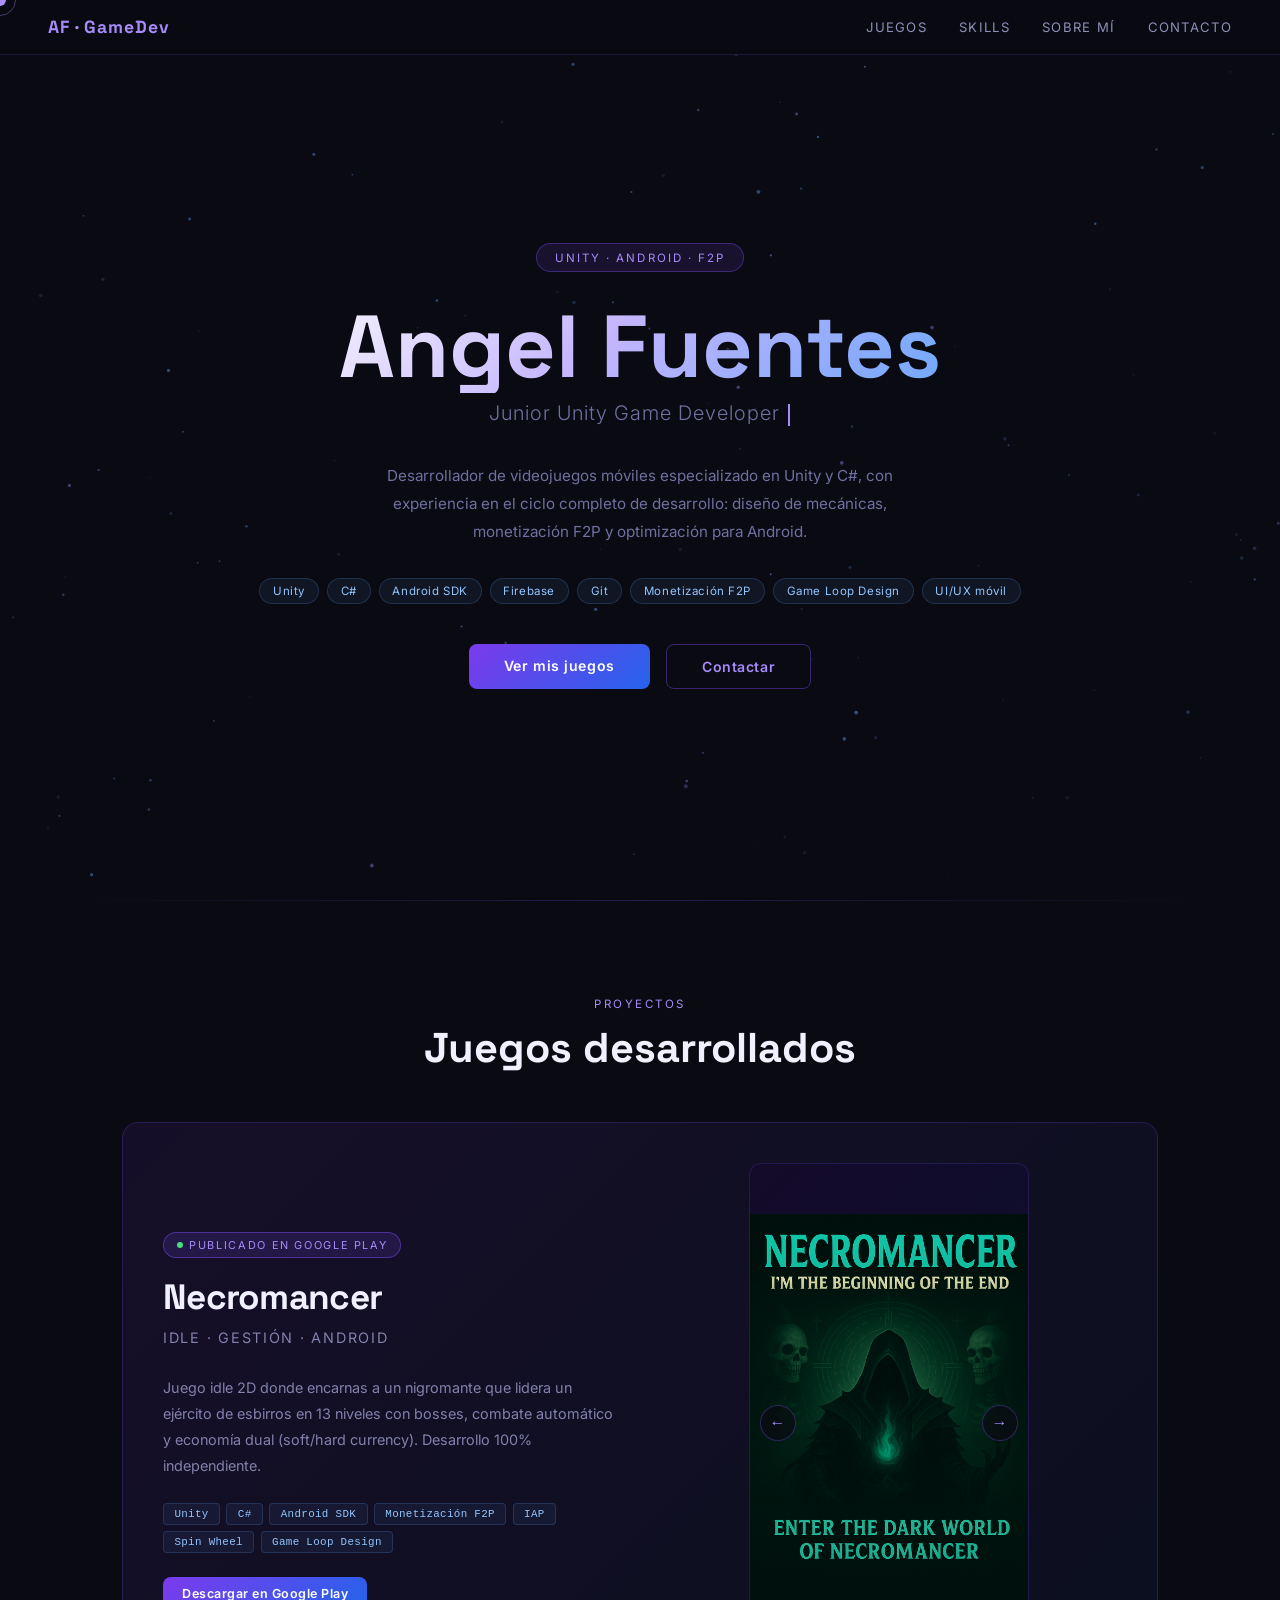
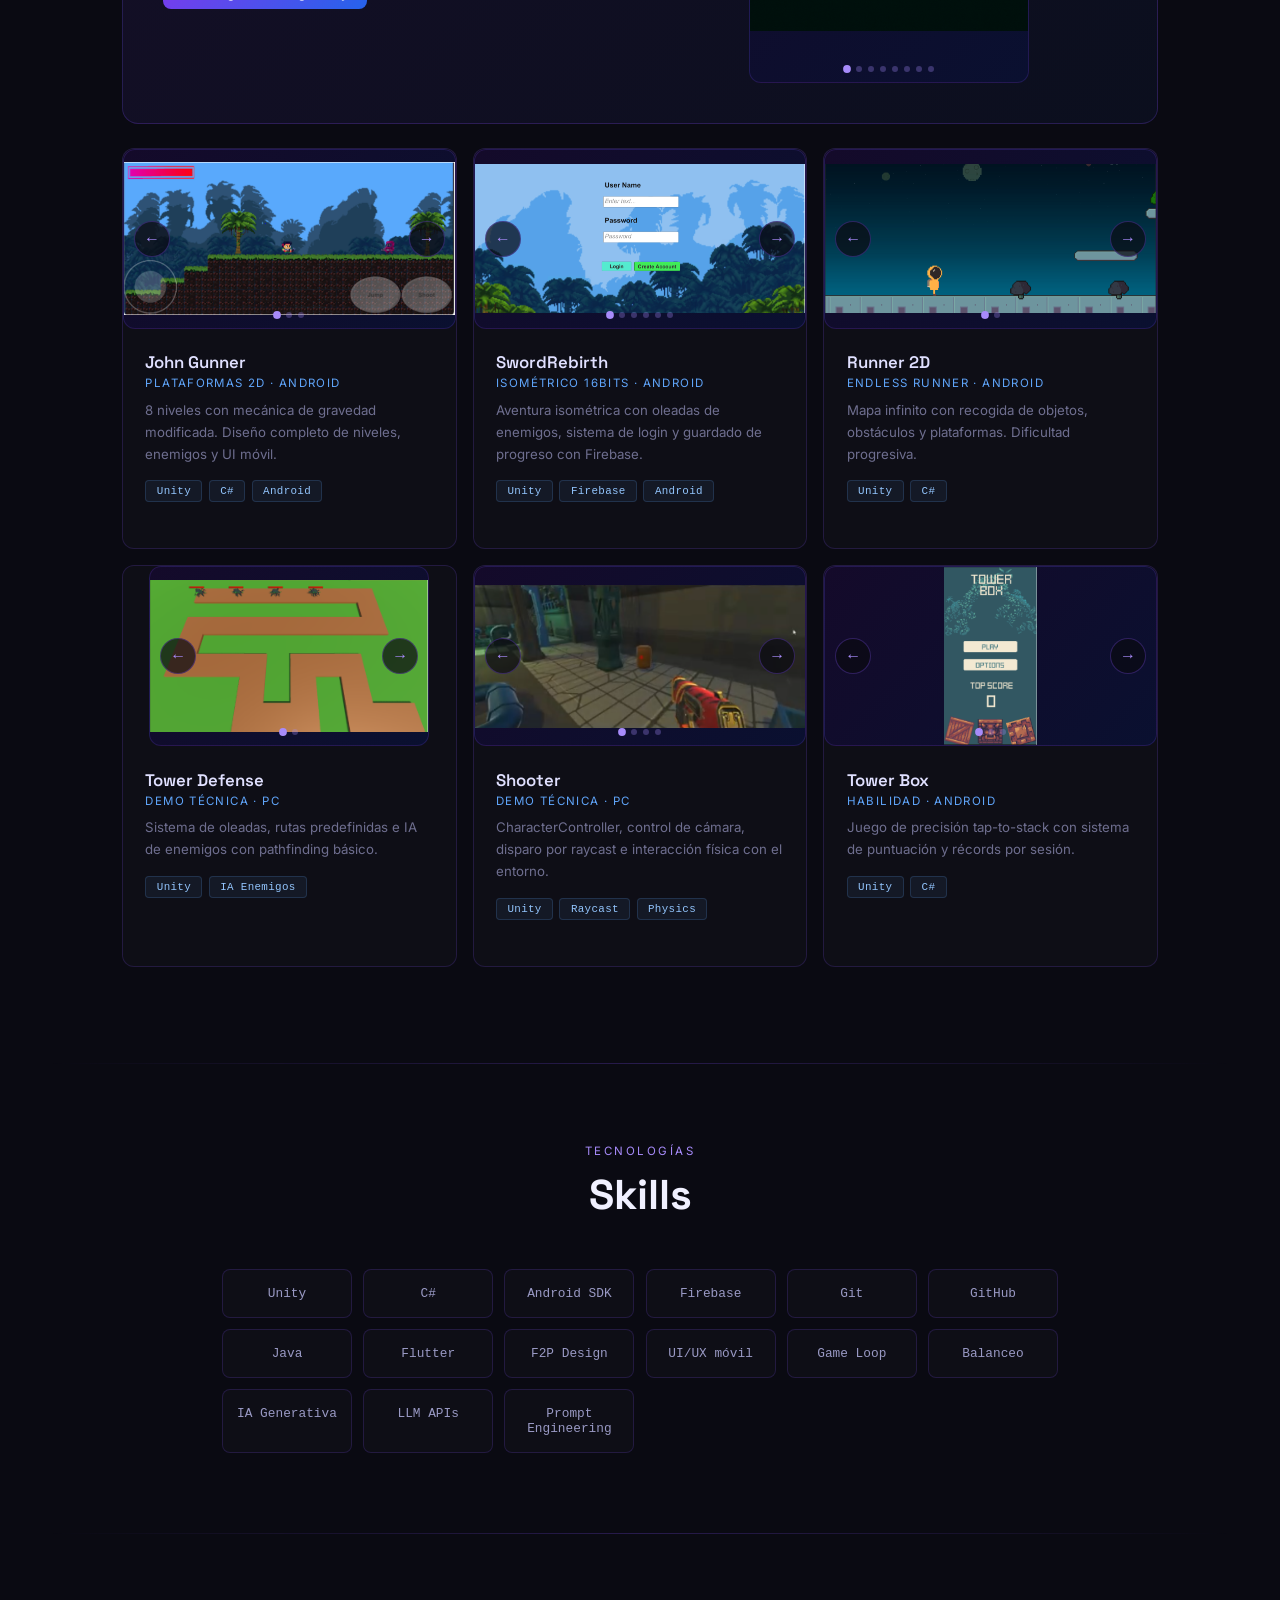
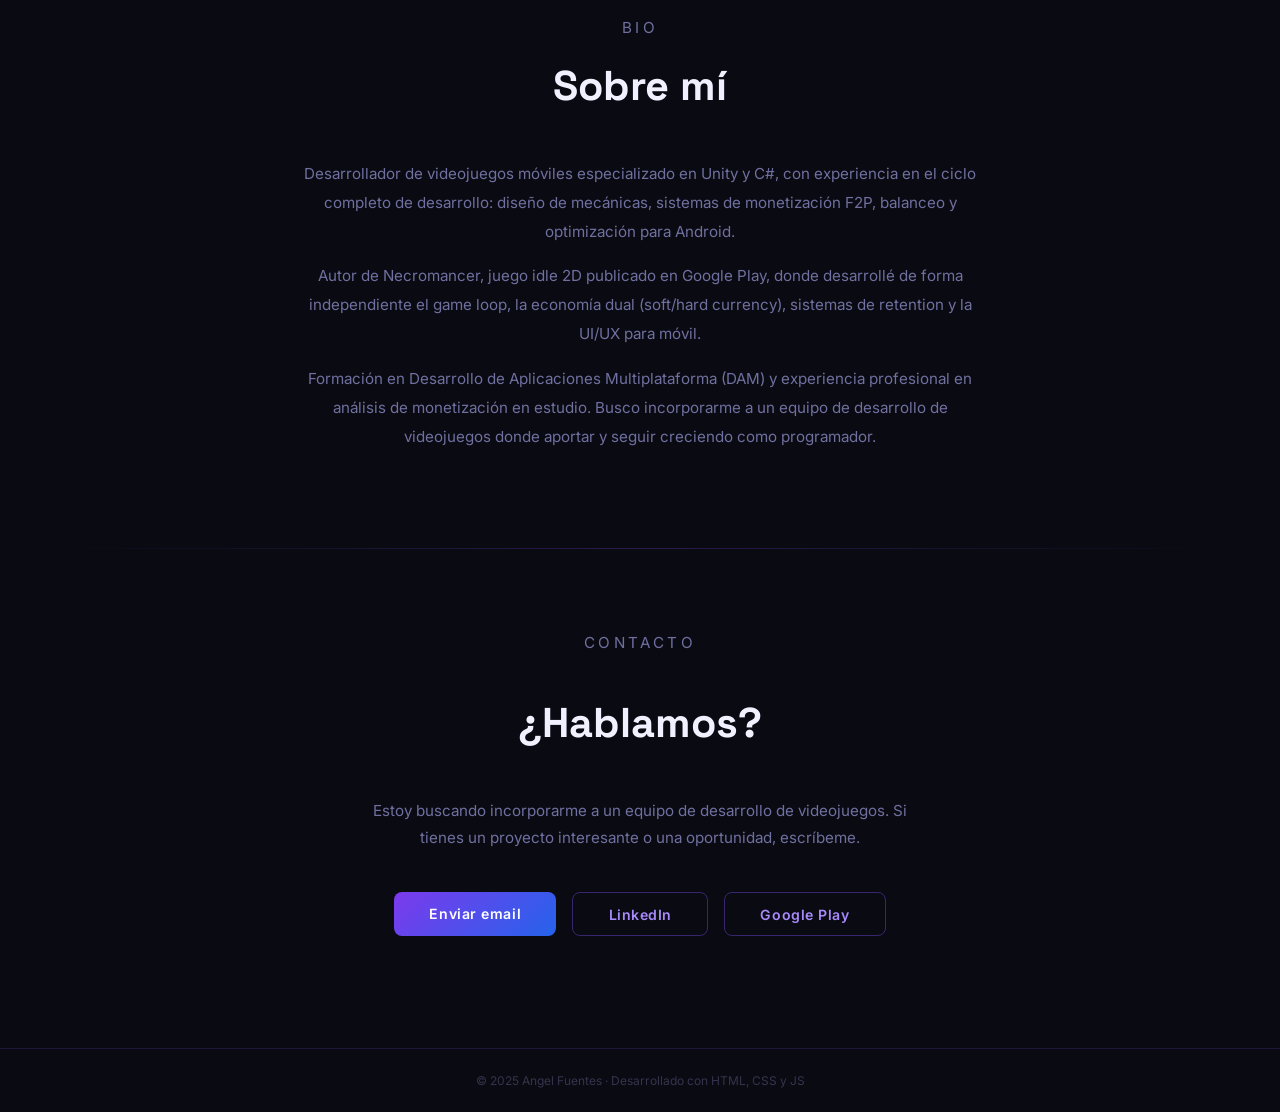
==== index.html @ 0ca4a02c "Moviendo Carpetas" ====
<!DOCTYPE html>
<html lang="es">
<head>
  <meta charset="UTF-8" />
  <meta name="viewport" content="width=device-width, initial-scale=1.0" />
  <title>Angel Fuentes — Unity Game Developer</title>
  <link rel="stylesheet" href="css/style.css" />
</head>
<body>

  <!-- CANVAS PARTÍCULAS -->
  <canvas id="particles"></canvas>

  <!-- CURSOR PERSONALIZADO -->
  <div id="cursor"></div>
  <div id="cursor-trail"></div>

  <!-- ==================
       NAVEGACIÓN
  =================== -->
  <nav id="navbar">
    <a href="#inicio" class="nav-logo">AF · GameDev</a>
    <div class="nav-links">
      <a href="#juegos">Juegos</a>
      <a href="#skills">Skills</a>
      <a href="#sobre-mi">Sobre mí</a>
      <a href="#contacto">Contacto</a>
    </div>
  </nav>

  <!-- ==================
       HERO
  =================== -->
  <section class="hero" id="inicio">
    <div class="hero-inner">
      <div class="hero-badge">Unity · Android · F2P</div>
      <h1>Angel Fuentes</h1>
      <p class="hero-subtitle">
        <span id="typewriter"></span>
        <span class="typewriter-cursor"></span>
      </p>
      <p class="hero-desc">
        Desarrollador de videojuegos móviles especializado en Unity y C#, con experiencia
        en el ciclo completo de desarrollo: diseño de mecánicas, monetización F2P
        y optimización para Android.
      </p>
      <div class="hero-tags">
        <span class="tag">Unity</span>
        <span class="tag">C#</span>
        <span class="tag">Android SDK</span>
        <span class="tag">Firebase</span>
        <span class="tag">Git</span>
        <span class="tag">Monetización F2P</span>
        <span class="tag">Game Loop Design</span>
        <span class="tag">UI/UX móvil</span>
      </div>
      <div class="hero-cta">
        <a href="#juegos" class="btn-primary">Ver mis juegos</a>
        <a href="#contacto" class="btn-outline">Contactar</a>
      </div>
    </div>
  </section>

  <div class="divider"></div>

  <!-- ==================
       JUEGOS
  =================== -->
  <section class="games-section" id="juegos">
    <p class="section-label reveal">Proyectos</p>
    <h2 class="section-title reveal reveal-delay-1">Juegos desarrollados</h2>

    <!-- NECROMANCER (destacado) -->
    <div class="featured-game reveal reveal-delay-2">
      <div>
        <div class="featured-badge">Publicado en Google Play</div>
        <h3>Necromancer</h3>
        <p class="game-genre">Idle · Gestión · Android</p>
        <p>
          Juego idle 2D donde encarnas a un nigromante que lidera un ejército de esbirros
          en 13 niveles con bosses, combate automático y economía dual (soft/hard currency).
          Desarrollo 100% independiente.
        </p>
        <div class="game-tech">
          <span class="tech-tag">Unity</span>
          <span class="tech-tag">C#</span>
          <span class="tech-tag">Android SDK</span>
          <span class="tech-tag">Monetización F2P</span>
          <span class="tech-tag">IAP</span>
          <span class="tech-tag">Spin Wheel</span>
          <span class="tech-tag">Game Loop Design</span>
        </div>
        <a
          href="https://play.google.com/store/apps/details?id=com.IngeniusPlay.Necromancer"
          class="btn-primary btn-sm"
          target="_blank"
        >Descargar en Google Play</a>
      </div>

      <!-- CARRUSEL NECROMANCER -->
      <div class="carousel carousel-portrait" id="carousel-necromancer">
        <div class="carousel-track"></div>
        <button class="carousel-btn prev">&#8592;</button>
        <button class="carousel-btn next">&#8594;</button>
        <div class="carousel-dots"></div>
      </div>
    </div>

    <!-- GRID DE PROYECTOS -->
    <div class="games-grid">

      <!-- JOHN GUNNER -->
      <div class="game-card reveal reveal-delay-1">
        <div class="carousel card-carousel" id="carousel-johngünner">
          <div class="carousel-track"></div>
          <button class="carousel-btn prev">&#8592;</button>
          <button class="carousel-btn next">&#8594;</button>
          <div class="carousel-dots"></div>
        </div>
        <div class="card-body">
          <h4>John Gunner</h4>
          <p class="game-genre" style="font-size:0.72rem; margin-bottom:0;">Plataformas 2D · Android</p>
          <p class="card-desc">8 niveles con mecánica de gravedad modificada. Diseño completo de niveles, enemigos y UI móvil.</p>
          <div class="game-tech">
            <span class="tech-tag">Unity</span>
            <span class="tech-tag">C#</span>
            <span class="tech-tag">Android</span>
          </div>
        </div>
      </div>

      <!-- SWORD REBIRTH -->
      <div class="game-card reveal reveal-delay-2">
        <div class="carousel card-carousel" id="carousel-swordrebirth">
          <div class="carousel-track"></div>
          <button class="carousel-btn prev">&#8592;</button>
          <button class="carousel-btn next">&#8594;</button>
          <div class="carousel-dots"></div>
        </div>
        <div class="card-body">
          <h4>SwordRebirth</h4>
          <p class="game-genre" style="font-size:0.72rem; margin-bottom:0;">Isométrico 16bits · Android</p>
          <p class="card-desc">Aventura isométrica con oleadas de enemigos, sistema de login y guardado de progreso con Firebase.</p>
          <div class="game-tech">
            <span class="tech-tag">Unity</span>
            <span class="tech-tag">Firebase</span>
            <span class="tech-tag">Android</span>
          </div>
        </div>
      </div>

      <!-- RUNNER 2D -->
      <div class="game-card reveal reveal-delay-3">
        <div class="carousel card-carousel" id="carousel-runner">
          <div class="carousel-track"></div>
          <button class="carousel-btn prev">&#8592;</button>
          <button class="carousel-btn next">&#8594;</button>
          <div class="carousel-dots"></div>
        </div>
        <div class="card-body">
          <h4>Runner 2D</h4>
          <p class="game-genre" style="font-size:0.72rem; margin-bottom:0;">Endless Runner · Android</p>
          <p class="card-desc">Mapa infinito con recogida de objetos, obstáculos y plataformas. Dificultad progresiva.</p>
          <div class="game-tech">
            <span class="tech-tag">Unity</span>
            <span class="tech-tag">C#</span>
          </div>
        </div>
      </div>

      <!-- TOWER DEFENSE -->
      <div class="game-card reveal reveal-delay-1">
        <div class="carousel card-carousel carousel-portrait" id="carousel-towerdefense">
          <div class="carousel-track"></div>
          <button class="carousel-btn prev">&#8592;</button>
          <button class="carousel-btn next">&#8594;</button>
          <div class="carousel-dots"></div>
        </div>
        <div class="card-body">
          <h4>Tower Defense</h4>
          <p class="game-genre" style="font-size:0.72rem; margin-bottom:0;">Demo técnica · PC</p>
          <p class="card-desc">Sistema de oleadas, rutas predefinidas e IA de enemigos con pathfinding básico.</p>
          <div class="game-tech">
            <span class="tech-tag">Unity</span>
            <span class="tech-tag">IA Enemigos</span>
          </div>
        </div>
      </div>

      <!-- SHOOTER -->
      <div class="game-card reveal reveal-delay-2">
        <div class="carousel card-carousel" id="carousel-shooter">
          <div class="carousel-track"></div>
          <button class="carousel-btn prev">&#8592;</button>
          <button class="carousel-btn next">&#8594;</button>
          <div class="carousel-dots"></div>
        </div>
        <div class="card-body">
          <h4>Shooter</h4>
          <p class="game-genre" style="font-size:0.72rem; margin-bottom:0;">Demo técnica · PC</p>
          <p class="card-desc">CharacterController, control de cámara, disparo por raycast e interacción física con el entorno.</p>
          <div class="game-tech">
            <span class="tech-tag">Unity</span>
            <span class="tech-tag">Raycast</span>
            <span class="tech-tag">Physics</span>
          </div>
        </div>
      </div>

      <!-- TOWER BOX -->
      <div class="game-card reveal reveal-delay-3">
        <div class="carousel card-carousel" id="carousel-towerbox">
          <div class="carousel-track"></div>
          <button class="carousel-btn prev">&#8592;</button>
          <button class="carousel-btn next">&#8594;</button>
          <div class="carousel-dots"></div>
        </div>
        <div class="card-body">
          <h4>Tower Box</h4>
          <p class="game-genre" style="font-size:0.72rem; margin-bottom:0;">Habilidad · Android</p>
          <p class="card-desc">Juego de precisión tap-to-stack con sistema de puntuación y récords por sesión.</p>
          <div class="game-tech">
            <span class="tech-tag">Unity</span>
            <span class="tech-tag">C#</span>
          </div>
        </div>
      </div>

    </div>
  </section>

  <div class="divider"></div>

  <!-- ==================
       SKILLS
  =================== -->
  <section class="skills-section" id="skills">
    <p class="section-label reveal">Tecnologías</p>
    <h2 class="section-title reveal reveal-delay-1">Skills</h2>
    <div class="skills-grid">
      <div class="skill-item reveal reveal-delay-1">Unity</div>
      <div class="skill-item reveal reveal-delay-1">C#</div>
      <div class="skill-item reveal reveal-delay-2">Android SDK</div>
      <div class="skill-item reveal reveal-delay-2">Firebase</div>
      <div class="skill-item reveal reveal-delay-2">Git</div>
      <div class="skill-item reveal reveal-delay-3">GitHub</div>
      <div class="skill-item reveal reveal-delay-3">Java</div>
      <div class="skill-item reveal reveal-delay-3">Flutter</div>
      <div class="skill-item reveal reveal-delay-1">F2P Design</div>
      <div class="skill-item reveal reveal-delay-2">UI/UX móvil</div>
      <div class="skill-item reveal reveal-delay-3">Game Loop</div>
      <div class="skill-item reveal reveal-delay-3">Balanceo</div>
      <div class="skill-item reveal reveal-delay-1">IA Generativa</div>
      <div class="skill-item reveal reveal-delay-2">LLM APIs</div>
      <div class="skill-item reveal reveal-delay-3">Prompt Engineering</div>
    </div>
  </section>

  <div class="divider"></div>

  <!-- ==================
       SOBRE MÍ
  =================== -->
  <section class="about-section" id="sobre-mi">
    <p class="section-label reveal">Bio</p>
    <h2 class="section-title reveal reveal-delay-1">Sobre mí</h2>

    <!-- Cambia src por tu foto: img/foto.jpg -->
    <img
      src="img/foto.jpg"
      alt="Angel Fuentes"
      class="about-photo reveal reveal-delay-2"
      onerror="this.style.display='none'"
    />

    <p class="reveal reveal-delay-2">
      Desarrollador de videojuegos móviles especializado en Unity y C#, con experiencia
      en el ciclo completo de desarrollo: diseño de mecánicas, sistemas de monetización F2P,
      balanceo y optimización para Android.
    </p>
    <p class="reveal reveal-delay-3">
      Autor de Necromancer, juego idle 2D publicado en Google Play, donde desarrollé
      de forma independiente el game loop, la economía dual (soft/hard currency),
      sistemas de retention y la UI/UX para móvil.
    </p>
    <p class="reveal reveal-delay-4">
      Formación en Desarrollo de Aplicaciones Multiplataforma (DAM) y experiencia
      profesional en análisis de monetización en estudio. Busco incorporarme a un equipo
      de desarrollo de videojuegos donde aportar y seguir creciendo como programador.
    </p>
  </section>

  <div class="divider"></div>

  <!-- ==================
       CONTACTO
  =================== -->
  <section class="contact-section" id="contacto">
    <p class="section-label reveal">Contacto</p>
    <h2 class="section-title reveal reveal-delay-1">¿Hablamos?</h2>
    <p class="reveal reveal-delay-2">
      Estoy buscando incorporarme a un equipo de desarrollo de videojuegos.
      Si tienes un proyecto interesante o una oportunidad, escríbeme.
    </p>
    <div class="contact-links reveal reveal-delay-3">
      <a href="mailto:Angeljavier46@gmail.com" class="btn-primary">Enviar email</a>
      <a href="https://www.linkedin.com/in/angel-fuentes-1aa545313/" class="btn-outline" target="_blank">LinkedIn</a>
      <a href="https://play.google.com/store/apps/details?id=com.IngeniusPlay.Necromancer" class="btn-outline" target="_blank">Google Play</a>
    </div>
  </section>

  <footer>
    <p>© 2025 Angel Fuentes · Desarrollado con HTML, CSS y JS</p>
  </footer>

  <!-- JS AL FINAL -->
  <script src="js/main.js"></script>

</body>
</html>
---- css/style.css ----
@import url('https://fonts.googleapis.com/css2?family=Inter:wght@300;400;600;700;900&family=Space+Grotesk:wght@400;600;700&display=swap');

/* =====================
   VARIABLES
===================== */
:root {
  --purple:        #7c3aed;
  --purple-light:  #a78bfa;
  --blue:          #2563eb;
  --blue-light:    #60a5fa;
  --bg:            #0a0a12;
  --bg2:           #0f0f1a;
  --text:          #e0e0ff;
  --text-muted:    rgba(180, 180, 255, 0.6);
  --border:        rgba(130, 80, 255, 0.18);
  --radius-sm:     8px;
  --radius-md:     12px;
  --radius-lg:     16px;
}

/* =====================
   RESET & BASE
===================== */
* {
  margin: 0;
  padding: 0;
  box-sizing: border-box;
}

html {
  scroll-behavior: smooth;
}

body {
  background: var(--bg);
  color: var(--text);
  font-family: 'Inter', sans-serif;
  overflow-x: hidden;
  cursor: none;
}

a {
  cursor: none;
  text-decoration: none;
}

button {
  cursor: none;
}

/* =====================
   CURSOR
===================== */
#cursor {
  width: 12px;
  height: 12px;
  background: var(--purple-light);
  border-radius: 50%;
  position: fixed;
  pointer-events: none;
  z-index: 9999;
  transform: translate(-50%, -50%);
  transition: transform 0.1s, opacity 0.2s;
  mix-blend-mode: screen;
}

#cursor-trail {
  width: 32px;
  height: 32px;
  border: 1px solid rgba(167, 139, 250, 0.4);
  border-radius: 50%;
  position: fixed;
  pointer-events: none;
  z-index: 9998;
  transform: translate(-50%, -50%);
  transition: left 0.12s ease, top 0.12s ease;
}

/* =====================
   PARTICLES CANVAS
===================== */
#particles {
  position: fixed;
  top: 0;
  left: 0;
  width: 100%;
  height: 100%;
  z-index: 0;
  pointer-events: none;
}

/* =====================
   NAV
===================== */
nav {
  position: fixed;
  top: 0;
  left: 0;
  right: 0;
  z-index: 100;
  display: flex;
  justify-content: space-between;
  align-items: center;
  padding: 1rem 3rem;
  background: rgba(10, 10, 18, 0.85);
  backdrop-filter: blur(12px);
  border-bottom: 1px solid var(--border);
  transition: padding 0.3s;
}

nav.scrolled {
  padding: 0.6rem 3rem;
}

.nav-logo {
  font-family: 'Space Grotesk', sans-serif;
  font-size: 1.1rem;
  font-weight: 700;
  color: var(--purple-light);
  letter-spacing: 0.05em;
}

.nav-links {
  display: flex;
  gap: 2rem;
}

.nav-links a {
  color: rgba(200, 200, 255, 0.7);
  font-size: 0.82rem;
  letter-spacing: 0.1em;
  text-transform: uppercase;
  transition: color 0.2s;
  position: relative;
}

.nav-links a::after {
  content: '';
  position: absolute;
  bottom: -4px;
  left: 0;
  width: 0;
  height: 1px;
  background: var(--purple-light);
  transition: width 0.3s;
}

.nav-links a:hover {
  color: var(--purple-light);
}

.nav-links a:hover::after {
  width: 100%;
}

/* =====================
   SECTIONS BASE
===================== */
section {
  position: relative;
  z-index: 1;
}

.divider {
  height: 1px;
  background: linear-gradient(90deg, transparent, rgba(130, 80, 255, 0.25), transparent);
  margin: 0 3rem;
  position: relative;
  z-index: 1;
}

.section-label {
  text-align: center;
  font-size: 0.72rem;
  letter-spacing: 0.22em;
  text-transform: uppercase;
  color: var(--purple-light);
  margin-bottom: 0.6rem;
}

.section-title {
  text-align: center;
  font-family: 'Space Grotesk', sans-serif;
  font-size: clamp(1.8rem, 4vw, 2.6rem);
  font-weight: 700;
  color: #f0f0ff;
  margin-bottom: 3rem;
}

/* =====================
   SCROLL REVEAL
===================== */
.reveal {
  opacity: 0;
  transform: translateY(30px);
  transition: opacity 0.7s ease, transform 0.7s ease;
}

.reveal.visible {
  opacity: 1;
  transform: translateY(0);
}

.reveal-delay-1 { transition-delay: 0.1s; }
.reveal-delay-2 { transition-delay: 0.2s; }
.reveal-delay-3 { transition-delay: 0.3s; }
.reveal-delay-4 { transition-delay: 0.4s; }

/* =====================
   BUTTONS
===================== */
.btn-primary {
  background: linear-gradient(135deg, var(--purple), var(--blue));
  color: #fff;
  border: none;
  padding: 0.8rem 2.2rem;
  border-radius: var(--radius-sm);
  font-size: 0.88rem;
  font-weight: 600;
  letter-spacing: 0.04em;
  transition: opacity 0.2s, transform 0.15s, box-shadow 0.2s;
  display: inline-block;
  position: relative;
  overflow: hidden;
}

.btn-primary::before {
  content: '';
  position: absolute;
  top: 0;
  left: -100%;
  width: 100%;
  height: 100%;
  background: linear-gradient(90deg, transparent, rgba(255, 255, 255, 0.15), transparent);
  transition: left 0.4s;
}

.btn-primary:hover::before { left: 100%; }
.btn-primary:hover {
  opacity: 0.9;
  transform: translateY(-2px);
  box-shadow: 0 8px 25px rgba(124, 58, 237, 0.35);
}

.btn-outline {
  background: transparent;
  color: var(--purple-light);
  border: 1px solid rgba(130, 80, 255, 0.4);
  padding: 0.8rem 2.2rem;
  border-radius: var(--radius-sm);
  font-size: 0.88rem;
  font-weight: 600;
  letter-spacing: 0.04em;
  transition: background 0.2s, transform 0.15s, border-color 0.2s;
  display: inline-block;
}

.btn-outline:hover {
  background: rgba(130, 80, 255, 0.1);
  border-color: rgba(130, 80, 255, 0.6);
  transform: translateY(-2px);
}

.btn-sm {
  padding: 0.55rem 1.2rem;
  font-size: 0.78rem;
}

/* =====================
   HERO
===================== */
.hero {
  min-height: 100vh;
  display: flex;
  align-items: center;
  justify-content: center;
  text-align: center;
  padding: 6rem 2rem 4rem;
}

.hero-inner {
  max-width: 800px;
}

.hero-badge {
  display: inline-block;
  background: rgba(130, 80, 255, 0.12);
  border: 1px solid rgba(130, 80, 255, 0.35);
  color: var(--purple-light);
  font-size: 0.72rem;
  letter-spacing: 0.18em;
  text-transform: uppercase;
  padding: 0.4rem 1.1rem;
  border-radius: 999px;
  margin-bottom: 1.8rem;
  animation: fadeInDown 0.8s ease both;
}

.hero h1 {
  font-family: 'Space Grotesk', sans-serif;
  font-size: clamp(2.8rem, 7vw, 5.5rem);
  font-weight: 700;
  line-height: 1.05;
  margin-bottom: 0.5rem;
  background: linear-gradient(135deg, #ffffff 0%, #c4b5fd 45%, #60a5fa 100%);
  -webkit-background-clip: text;
  -webkit-text-fill-color: transparent;
  background-clip: text;
  animation: fadeInUp 0.9s ease 0.2s both;
}

.hero-subtitle {
  font-size: clamp(1rem, 2.5vw, 1.25rem);
  color: var(--text-muted);
  margin-bottom: 1.8rem;
  font-weight: 300;
  letter-spacing: 0.05em;
  animation: fadeInUp 0.9s ease 0.35s both;
  min-height: 2rem;
}

.typewriter-cursor {
  display: inline-block;
  width: 2px;
  height: 1.1em;
  background: var(--purple-light);
  margin-left: 2px;
  vertical-align: middle;
  animation: blink 0.8s step-end infinite;
}

.hero-desc {
  font-size: 0.95rem;
  color: var(--text-muted);
  line-height: 1.85;
  max-width: 580px;
  margin: 0 auto 2rem;
  animation: fadeInUp 0.9s ease 0.5s both;
}

.hero-tags {
  display: flex;
  flex-wrap: wrap;
  gap: 0.5rem;
  justify-content: center;
  margin-bottom: 2.5rem;
  animation: fadeInUp 0.9s ease 0.65s both;
}

.tag {
  background: rgba(96, 165, 250, 0.08);
  border: 1px solid rgba(96, 165, 250, 0.2);
  color: #93c5fd;
  font-size: 0.72rem;
  padding: 0.3rem 0.8rem;
  border-radius: 999px;
  letter-spacing: 0.05em;
  transition: background 0.2s, border-color 0.2s;
}

.tag:hover {
  background: rgba(96, 165, 250, 0.15);
  border-color: rgba(96, 165, 250, 0.4);
}

.hero-cta {
  display: flex;
  gap: 1rem;
  justify-content: center;
  flex-wrap: wrap;
  animation: fadeInUp 0.9s ease 0.8s both;
}

/* =====================
   GAMES SECTION
===================== */
.games-section {
  padding: 6rem 2rem;
  max-width: 1100px;
  margin: 0 auto;
}

/* FEATURED GAME */
.featured-game {
  background: linear-gradient(135deg, rgba(124, 58, 237, 0.1), rgba(37, 99, 235, 0.06));
  border: 1px solid rgba(130, 80, 255, 0.22);
  border-radius: var(--radius-lg);
  padding: 2.5rem;
  margin-bottom: 1.5rem;
  display: grid;
  grid-template-columns: 1fr 1fr;
  gap: 2.5rem;
  align-items: center;
  transition: border-color 0.3s, box-shadow 0.3s;
}

.featured-game:hover {
  border-color: rgba(130, 80, 255, 0.4);
  box-shadow: 0 0 40px rgba(124, 58, 237, 0.1);
}

.featured-badge {
  display: inline-flex;
  align-items: center;
  gap: 0.4rem;
  background: rgba(130, 80, 255, 0.15);
  border: 1px solid rgba(130, 80, 255, 0.45);
  color: var(--purple-light);
  font-size: 0.68rem;
  letter-spacing: 0.15em;
  text-transform: uppercase;
  padding: 0.3rem 0.8rem;
  border-radius: 999px;
  margin-bottom: 1rem;
}

.featured-badge::before {
  content: '';
  width: 6px;
  height: 6px;
  background: #4ade80;
  border-radius: 50%;
  animation: pulse-dot 2s ease infinite;
}

.featured-game h3 {
  font-family: 'Space Grotesk', sans-serif;
  font-size: 2.2rem;
  font-weight: 700;
  color: #f0f0ff;
  margin-bottom: 0.4rem;
  letter-spacing: -0.02em;
}

.game-genre {
  font-size: 0.75rem;
  color: var(--blue-light);
  letter-spacing: 0.12em;
  text-transform: uppercase;
  margin-bottom: 1rem;
}

.featured-game p {
  color: rgba(200, 200, 255, 0.62);
  font-size: 0.9rem;
  line-height: 1.8;
  margin-bottom: 1.5rem;
}

.game-tech {
  display: flex;
  flex-wrap: wrap;
  gap: 0.4rem;
  margin-bottom: 1.5rem;
}

.tech-tag {
  background: rgba(96, 165, 250, 0.07);
  border: 1px solid rgba(96, 165, 250, 0.18);
  color: #93c5fd;
  font-size: 0.68rem;
  padding: 0.25rem 0.65rem;
  border-radius: 4px;
  font-family: 'Courier New', monospace;
  letter-spacing: 0.03em;
}

/* =====================
   CARRUSEL
===================== */
.carousel {
  position: relative;
  border-radius: var(--radius-md);
  overflow: hidden;
  background: linear-gradient(135deg, #140a2a, #0a1030);
  border: 1px solid rgba(130, 80, 255, 0.18);
  height: 260px;
  user-select: none;
}

/* Orientación portrait (juegos verticales como Necromancer, Tower Box) */
.carousel-portrait {
  height: 520px;
  max-width: 280px;
  margin: 0 auto;
  overflow: hidden;
}

/* Orientación landscape (juegos horizontales) */
.carousel-landscape {
  height: 220px;
  width: 100%;
}

.carousel-track {
  display: flex;
  height: 100%;
  transition: transform 0.45s cubic-bezier(0.4, 0, 0.2, 1);
}

.carousel-slide {
  min-width: 100%;
  height: 100%;
  display: flex;
  align-items: center;
  justify-content: center;
  position: relative;
  overflow: hidden;
}

.carousel-slide img {
  width: 100%;
  height: 100%;
  object-fit: contain;
}

/* Placeholder cuando no hay imagen */
.carousel-placeholder {
  font-size: 4.5rem;
  animation: float 4s ease-in-out infinite;
  position: relative;
  z-index: 1;
}

.carousel-glow {
  position: absolute;
  top: 50%;
  left: 50%;
  transform: translate(-50%, -50%);
  width: 160px;
  height: 160px;
  background: radial-gradient(circle, rgba(124, 58, 237, 0.2) 0%, transparent 70%);
  border-radius: 50%;
  animation: pulse-glow 3s ease-in-out infinite;
}

.carousel-btn {
  position: absolute;
  top: 50%;
  transform: translateY(-50%);
  background: rgba(10, 10, 18, 0.7);
  border: 1px solid rgba(130, 80, 255, 0.3);
  color: var(--purple-light);
  width: 36px;
  height: 36px;
  border-radius: 50%;
  display: flex;
  align-items: center;
  justify-content: center;
  font-size: 1rem;
  z-index: 10;
  transition: background 0.2s, border-color 0.2s;
  cursor: none;
}

.carousel-btn:hover {
  background: rgba(124, 58, 237, 0.3);
  border-color: rgba(130, 80, 255, 0.6);
}

.carousel-btn.prev { left: 10px; }
.carousel-btn.next { right: 10px; }

.carousel-dots {
  position: absolute;
  bottom: 10px;
  left: 50%;
  transform: translateX(-50%);
  display: flex;
  gap: 6px;
  z-index: 10;
}

.carousel-dot {
  width: 6px;
  height: 6px;
  border-radius: 50%;
  background: rgba(167, 139, 250, 0.3);
  transition: background 0.2s, transform 0.2s;
  cursor: none;
}

.carousel-dot.active {
  background: var(--purple-light);
  transform: scale(1.3);
}

/* =====================
   GAMES GRID
===================== */
.games-grid {
  display: grid;
  grid-template-columns: repeat(auto-fit, minmax(300px, 1fr));
  gap: 1rem;
}

.game-card {
  background: rgba(255, 255, 255, 0.018);
  border: 1px solid var(--border);
  border-radius: var(--radius-md);
  padding: 0;
  overflow: hidden;
  transition: border-color 0.25s, background 0.25s, transform 0.25s, box-shadow 0.25s;
  position: relative;
}

.game-card::before {
  content: '';
  position: absolute;
  top: 0;
  left: 0;
  right: 0;
  height: 2px;
  background: linear-gradient(90deg, var(--purple), var(--blue));
  transform: scaleX(0);
  transform-origin: left;
  transition: transform 0.3s;
  z-index: 2;
}

.game-card:hover {
  border-color: rgba(130, 80, 255, 0.3);
  background: rgba(130, 80, 255, 0.04);
  transform: translateY(-5px);
  box-shadow: 0 14px 35px rgba(124, 58, 237, 0.13);
}

.game-card:hover::before {
  transform: scaleX(1);
}

.card-carousel {
  height: 180px;
}

.card-body {
  padding: 1.4rem;
}

.game-card h4 {
  font-family: 'Space Grotesk', sans-serif;
  font-size: 1.05rem;
  font-weight: 600;
  color: #e0e0ff;
  margin-bottom: 0.2rem;
}

.card-desc {
  font-size: 0.83rem;
  color: rgba(200, 200, 255, 0.52);
  line-height: 1.65;
  margin: 0.6rem 0 0.9rem;
}

/* =====================
   SKILLS
===================== */
.skills-section {
  padding: 5rem 2rem;
  max-width: 900px;
  margin: 0 auto;
}

.skills-grid {
  display: grid;
  grid-template-columns: repeat(auto-fit, minmax(110px, 1fr));
  gap: 0.7rem;
}

.skill-item {
  background: rgba(255, 255, 255, 0.02);
  border: 1px solid var(--border);
  border-radius: var(--radius-sm);
  padding: 1rem 0.5rem;
  text-align: center;
  font-size: 0.8rem;
  color: rgba(200, 200, 255, 0.75);
  font-family: 'Courier New', monospace;
  transition: border-color 0.25s, color 0.25s, background 0.25s, transform 0.2s;
}

.skill-item:hover {
  border-color: rgba(130, 80, 255, 0.45);
  color: var(--purple-light);
  background: rgba(130, 80, 255, 0.06);
  transform: translateY(-3px);
}

/* =====================
   ABOUT
===================== */
.about-section {
  padding: 5rem 2rem;
  max-width: 750px;
  margin: 0 auto;
  text-align: center;
}

.about-photo {
  width: 110px;
  height: 110px;
  border-radius: 50%;
  object-fit: cover;
  border: 2px solid rgba(130, 80, 255, 0.4);
  margin-bottom: 1.5rem;
}

.about-section p {
  color: var(--text-muted);
  line-height: 1.9;
  font-size: 0.95rem;
  margin-bottom: 1rem;
}

/* =====================
   CONTACT
===================== */
.contact-section {
  padding: 5rem 2rem 7rem;
  text-align: center;
  max-width: 600px;
  margin: 0 auto;
}

.contact-section p {
  color: var(--text-muted);
  margin-bottom: 2.5rem;
  line-height: 1.8;
  font-size: 0.95rem;
}

.contact-links {
  display: flex;
  gap: 1rem;
  justify-content: center;
  flex-wrap: wrap;
}

/* =====================
   FOOTER
===================== */
footer {
  text-align: center;
  padding: 1.5rem;
  font-size: 0.75rem;
  color: rgba(180, 180, 255, 0.25);
  border-top: 1px solid var(--border);
  position: relative;
  z-index: 1;
}

/* =====================
   KEYFRAMES
===================== */
@keyframes fadeInDown {
  from { opacity: 0; transform: translateY(-20px); }
  to   { opacity: 1; transform: translateY(0); }
}

@keyframes fadeInUp {
  from { opacity: 0; transform: translateY(20px); }
  to   { opacity: 1; transform: translateY(0); }
}

@keyframes blink {
  0%, 100% { opacity: 1; }
  50%       { opacity: 0; }
}

@keyframes float {
  0%, 100% { transform: translateY(0); }
  50%       { transform: translateY(-12px); }
}

@keyframes pulse-glow {
  0%, 100% { opacity: 0.6; transform: translate(-50%, -50%) scale(1); }
  50%       { opacity: 1;   transform: translate(-50%, -50%) scale(1.2); }
}

@keyframes pulse-dot {
  0%, 100% { opacity: 1; transform: scale(1); }
  50%       { opacity: 0.5; transform: scale(0.8); }
}

/* =====================
   RESPONSIVE
===================== */
@media (max-width: 768px) {
  nav { padding: 1rem 1.5rem; }
  .nav-links { gap: 1.2rem; }
  .featured-game { grid-template-columns: 1fr; }
  .carousel { height: 200px; }
}

@media (max-width: 480px) {
  body { cursor: auto; }
  #cursor, #cursor-trail { display: none; }
  .hero h1 { font-size: 2.5rem; }
  .games-grid { grid-template-columns: 1fr; }
}
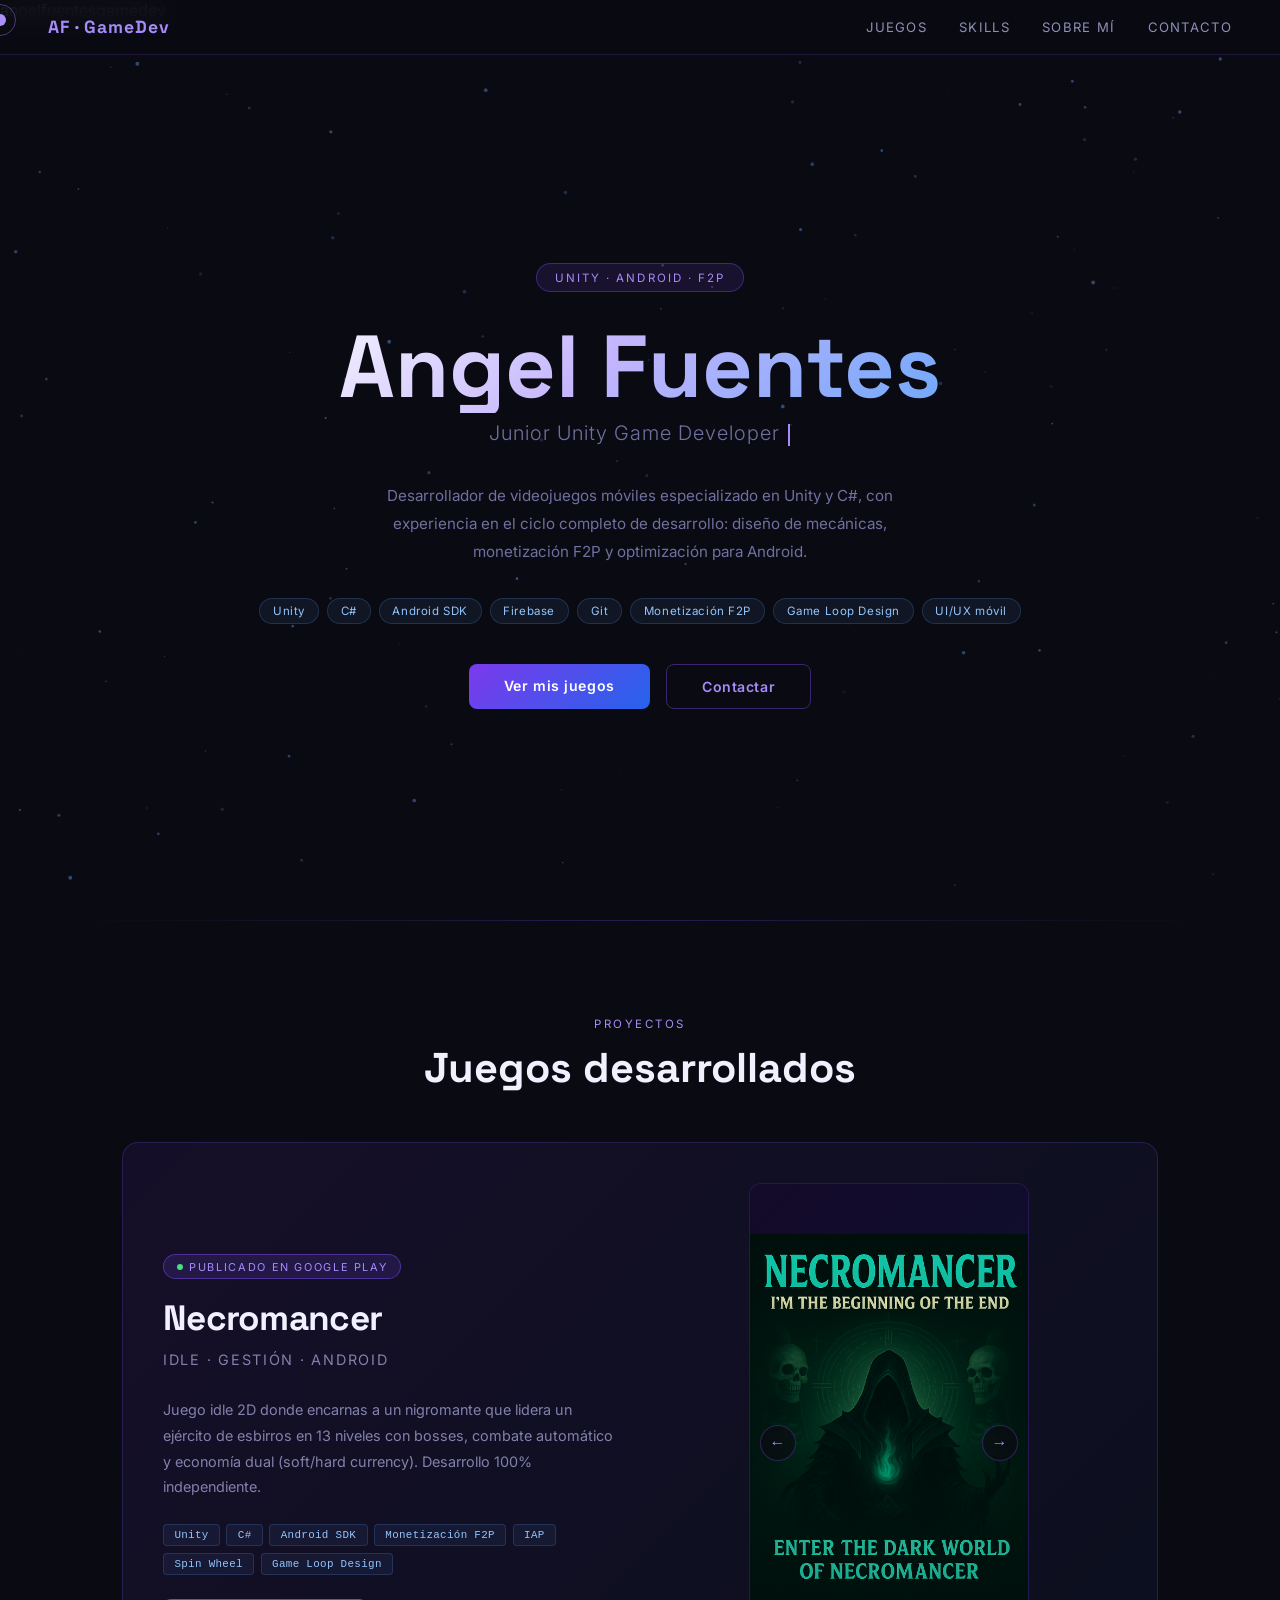
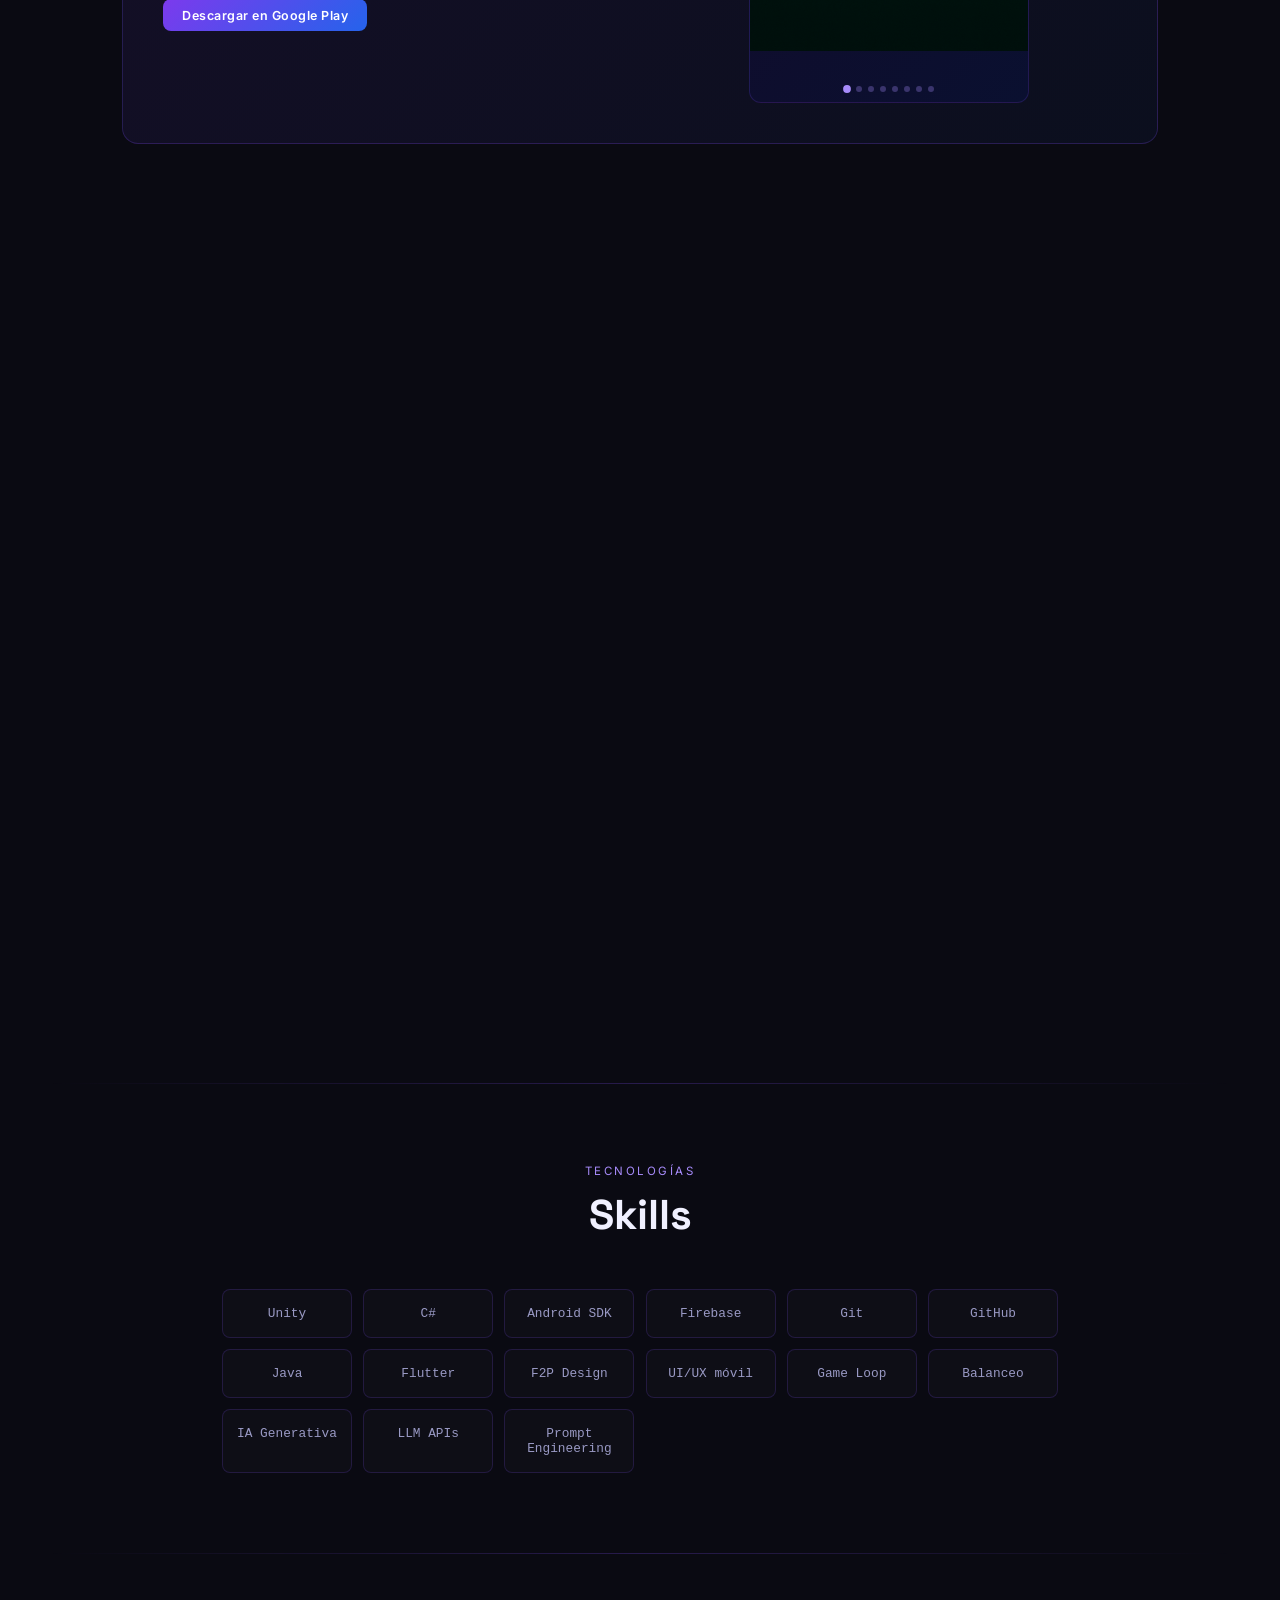
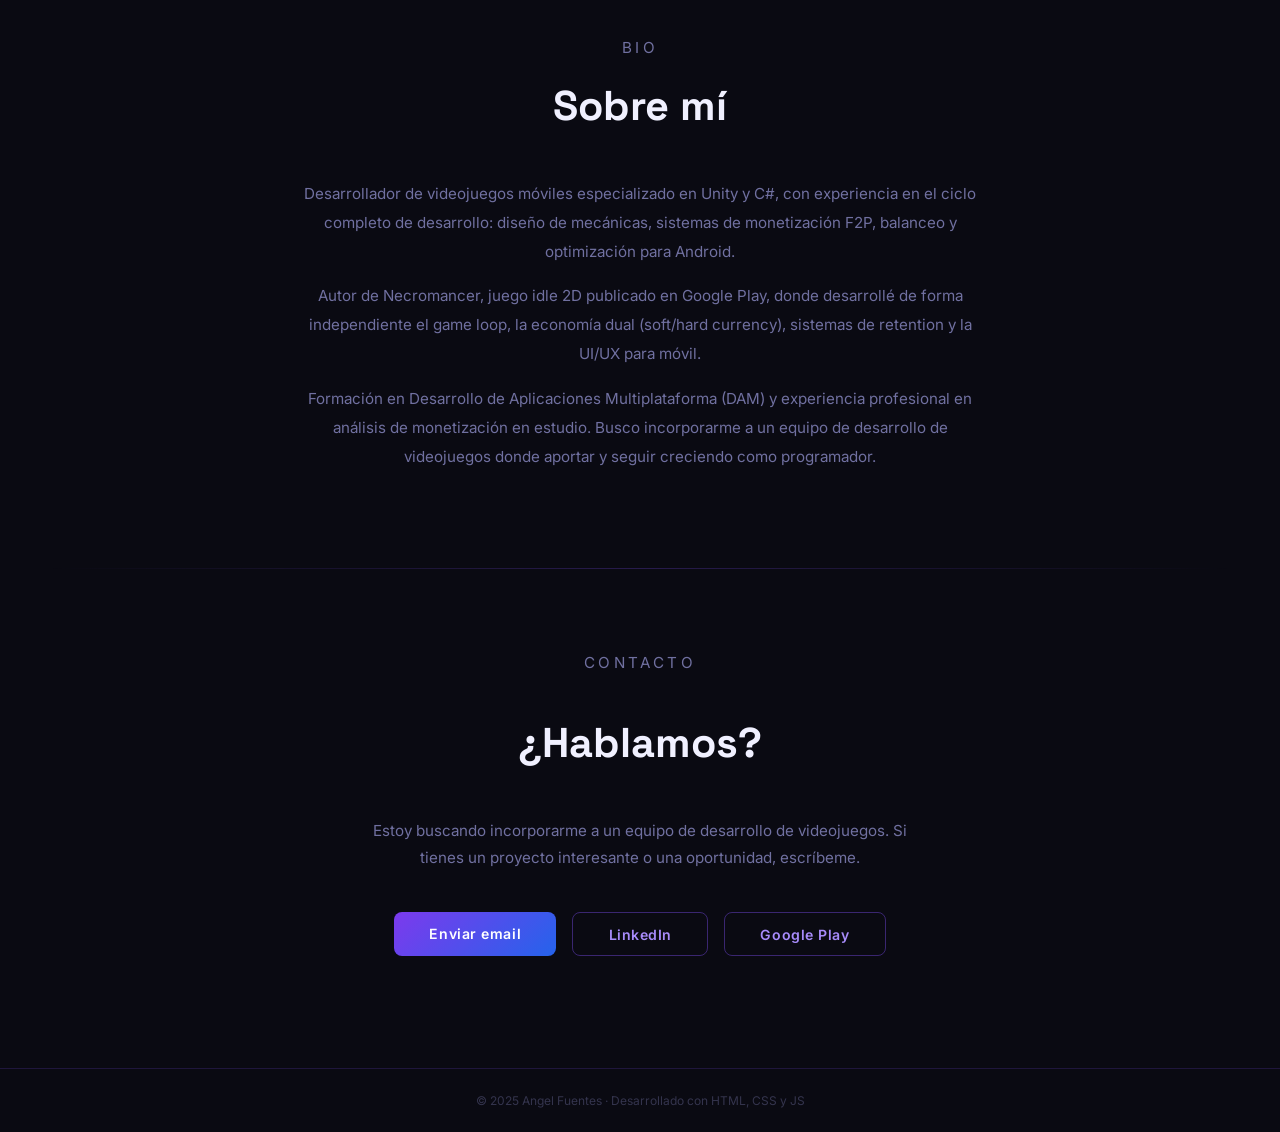
==== commit 0cc63b80: "Actualizar enlace LinkedIn y añadir foto" ====
--- a/index.html
+++ b/index.html
@@ -1,4 +1,4 @@
-<!DOCTYPE html>
+angelfuentesgamedev<!DOCTYPE html>
 <html lang="es">
 <head>
   <meta charset="UTF-8" />
@@ -267,7 +267,7 @@
 
     <!-- Cambia src por tu foto: img/foto.jpg -->
     <img
-      src="img/foto.jpg"
+      src="img/FOTO CV2.PNG"
       alt="Angel Fuentes"
       class="about-photo reveal reveal-delay-2"
       onerror="this.style.display='none'"
@@ -304,7 +304,7 @@
     </p>
     <div class="contact-links reveal reveal-delay-3">
       <a href="mailto:Angeljavier46@gmail.com" class="btn-primary">Enviar email</a>
-      <a href="https://www.linkedin.com/in/angel-fuentes-1aa545313/" class="btn-outline" target="_blank">LinkedIn</a>
+      <a href="https://www.linkedin.com/in/angelfuentesgamedev/" class="btn-outline" target="_blank">LinkedIn</a>
       <a href="https://play.google.com/store/apps/details?id=com.IngeniusPlay.Necromancer" class="btn-outline" target="_blank">Google Play</a>
     </div>
   </section>
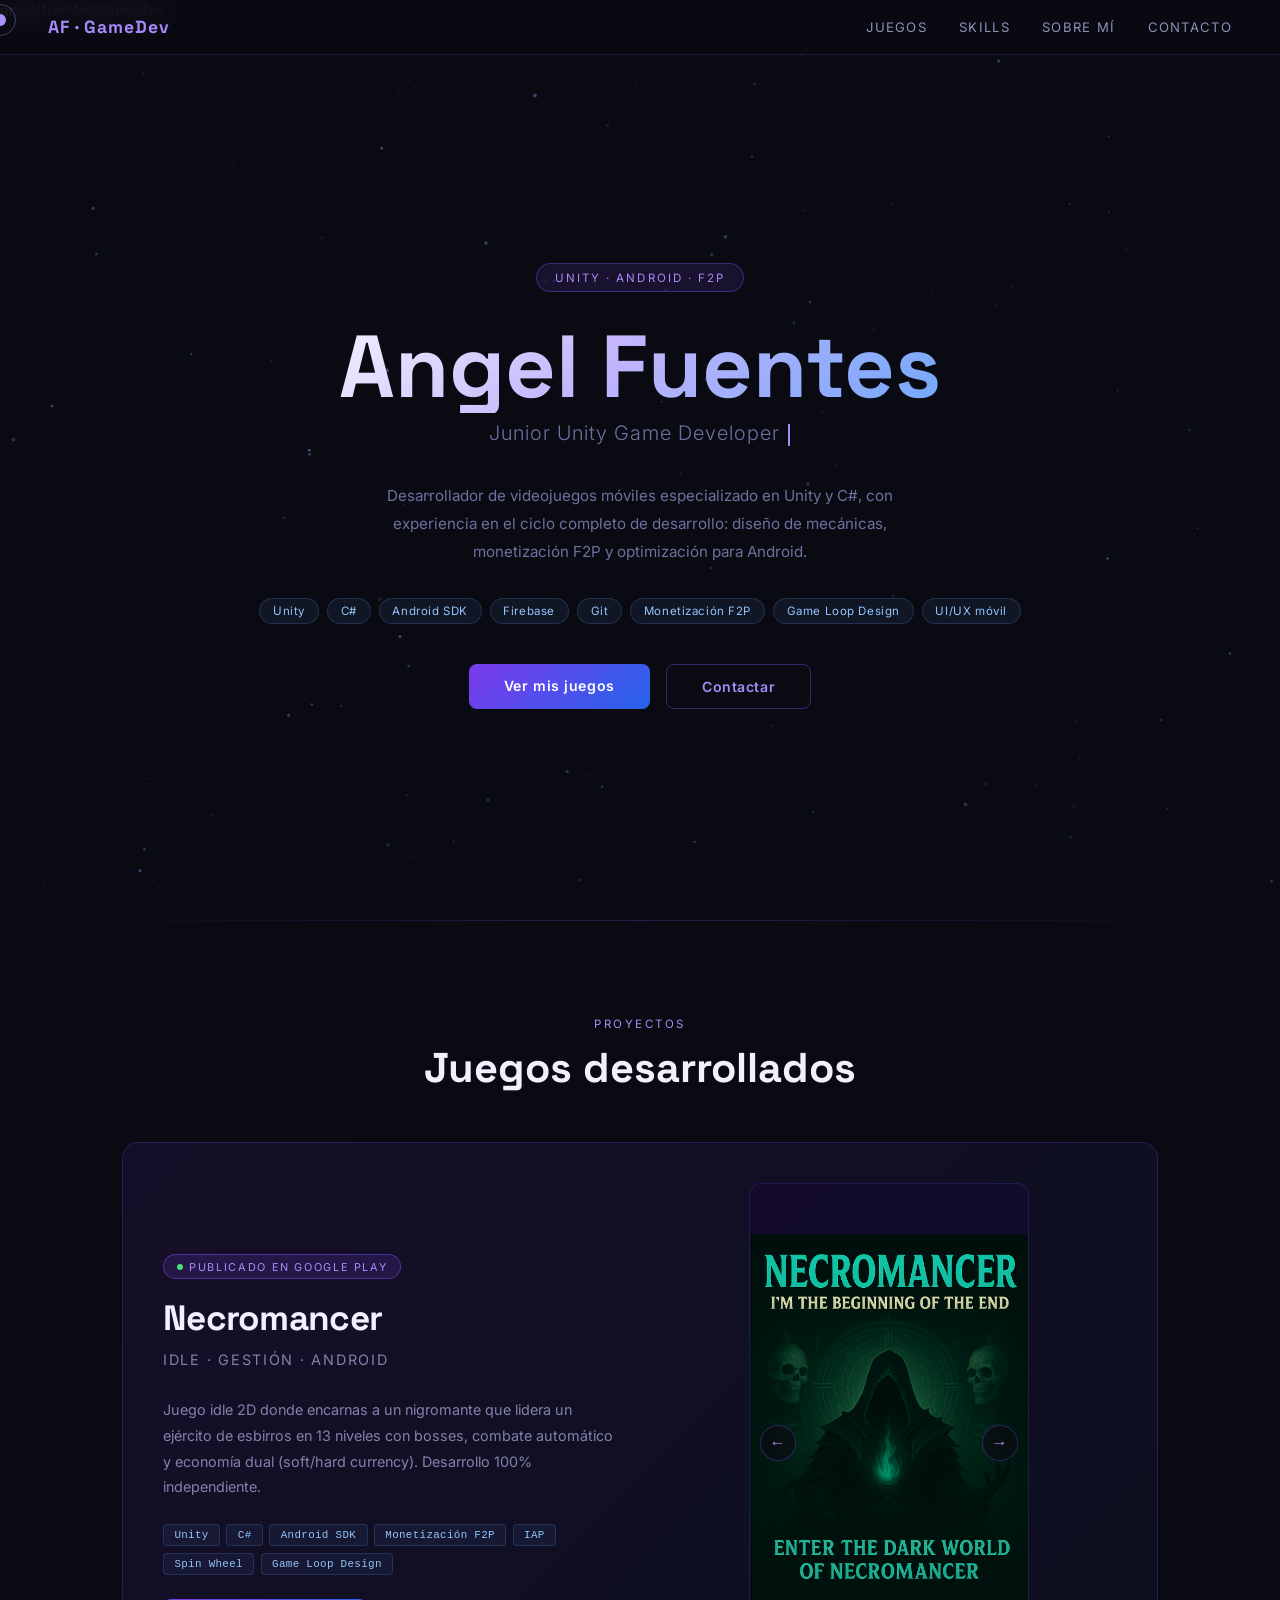
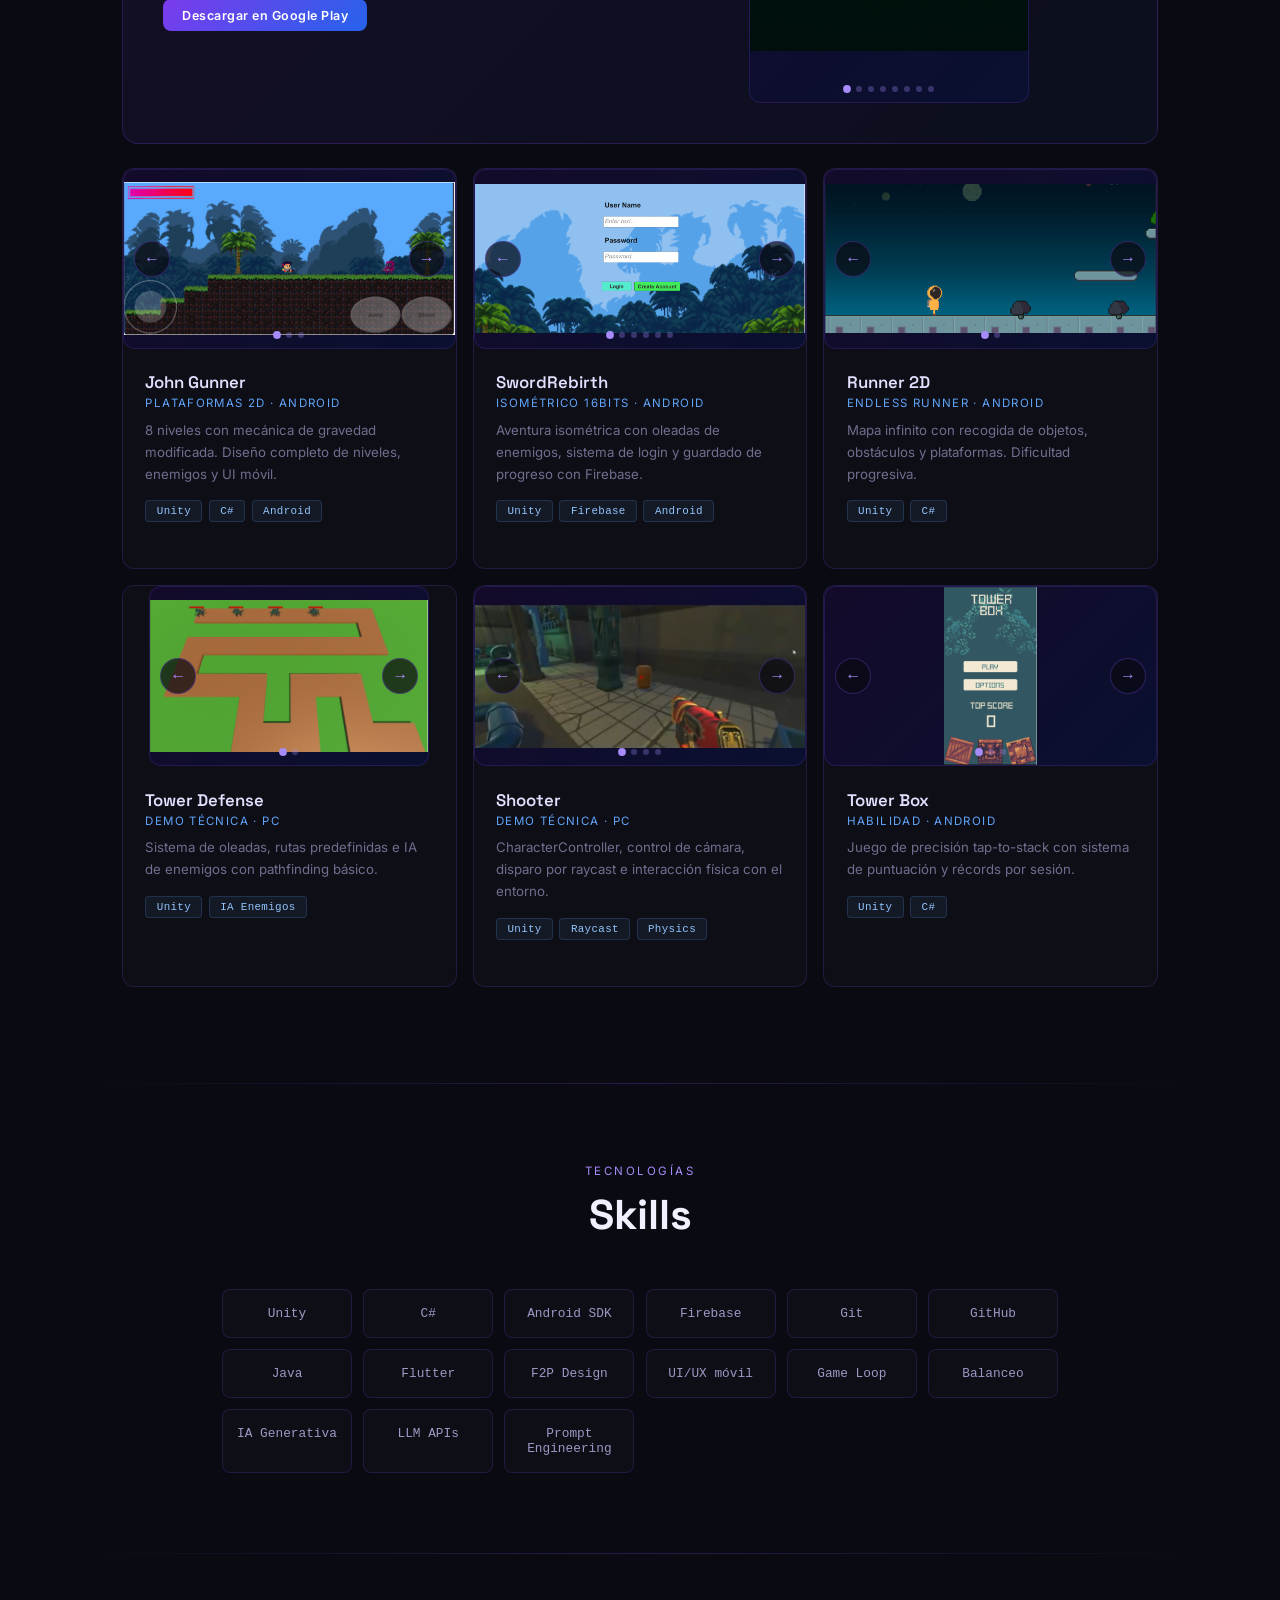
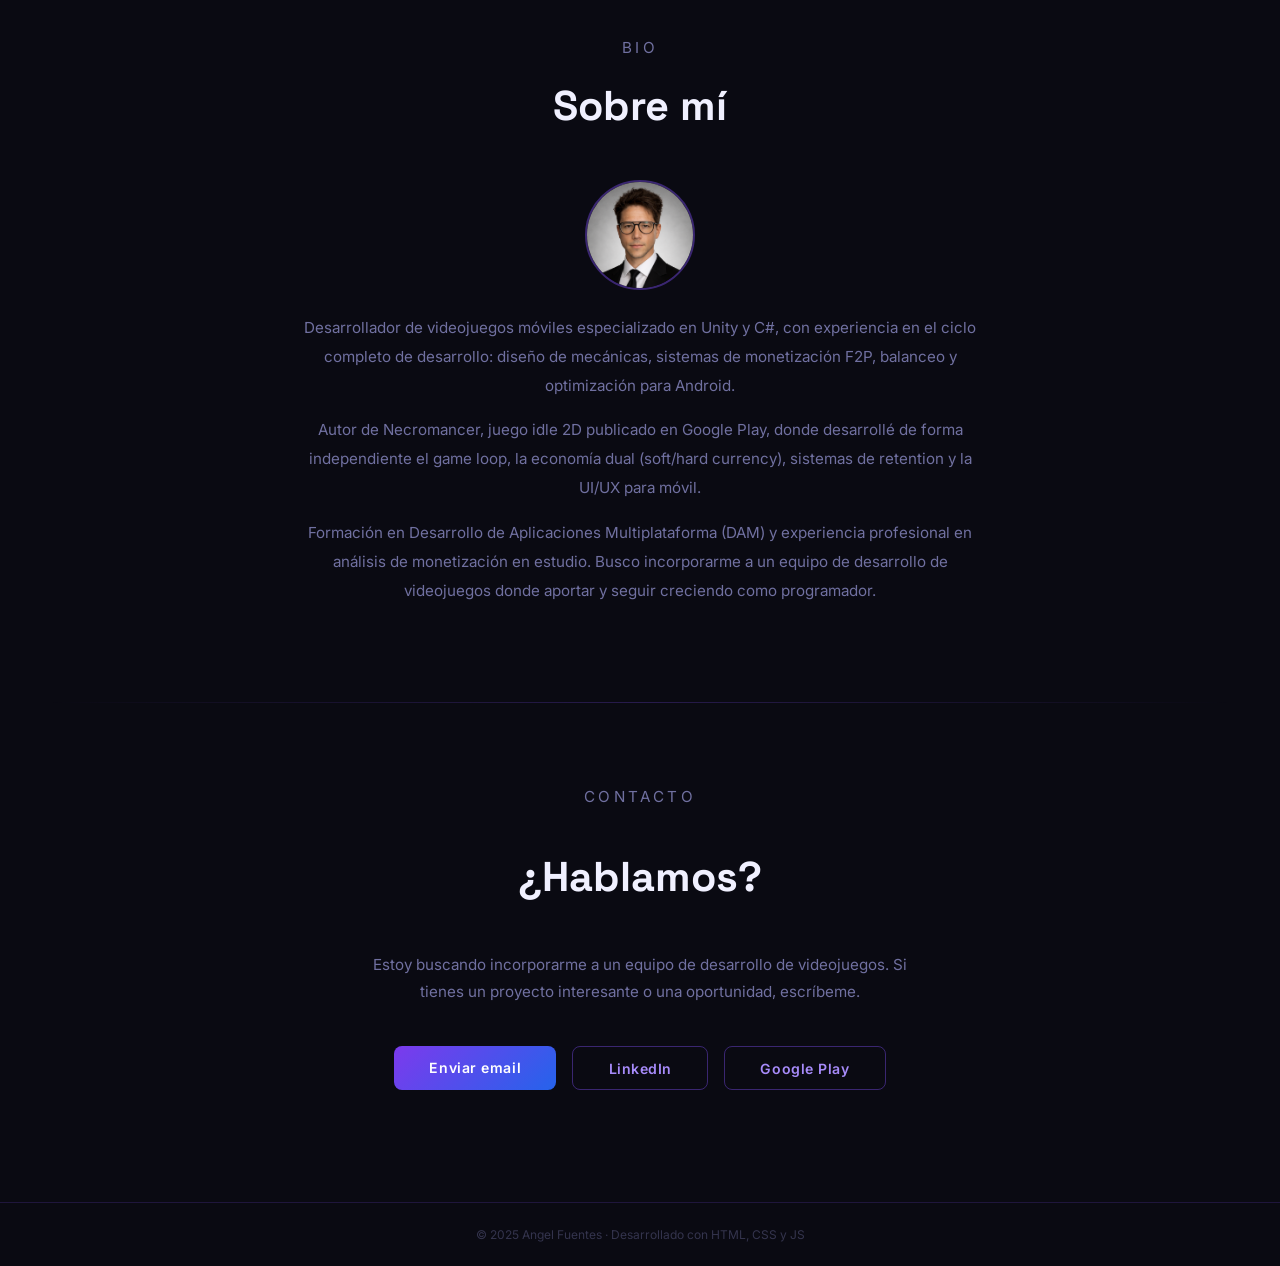
==== commit 8fb054cf: "Actualizar enlace LinkedIn y añadir foto 2" ====
--- a/index.html
+++ b/index.html
@@ -267,7 +267,7 @@
 
     <!-- Cambia src por tu foto: img/foto.jpg -->
     <img
-      src="img/FOTO CV2.PNG"
+      src="img/Foto CV2.PNG"
       alt="Angel Fuentes"
       class="about-photo reveal reveal-delay-2"
       onerror="this.style.display='none'"
